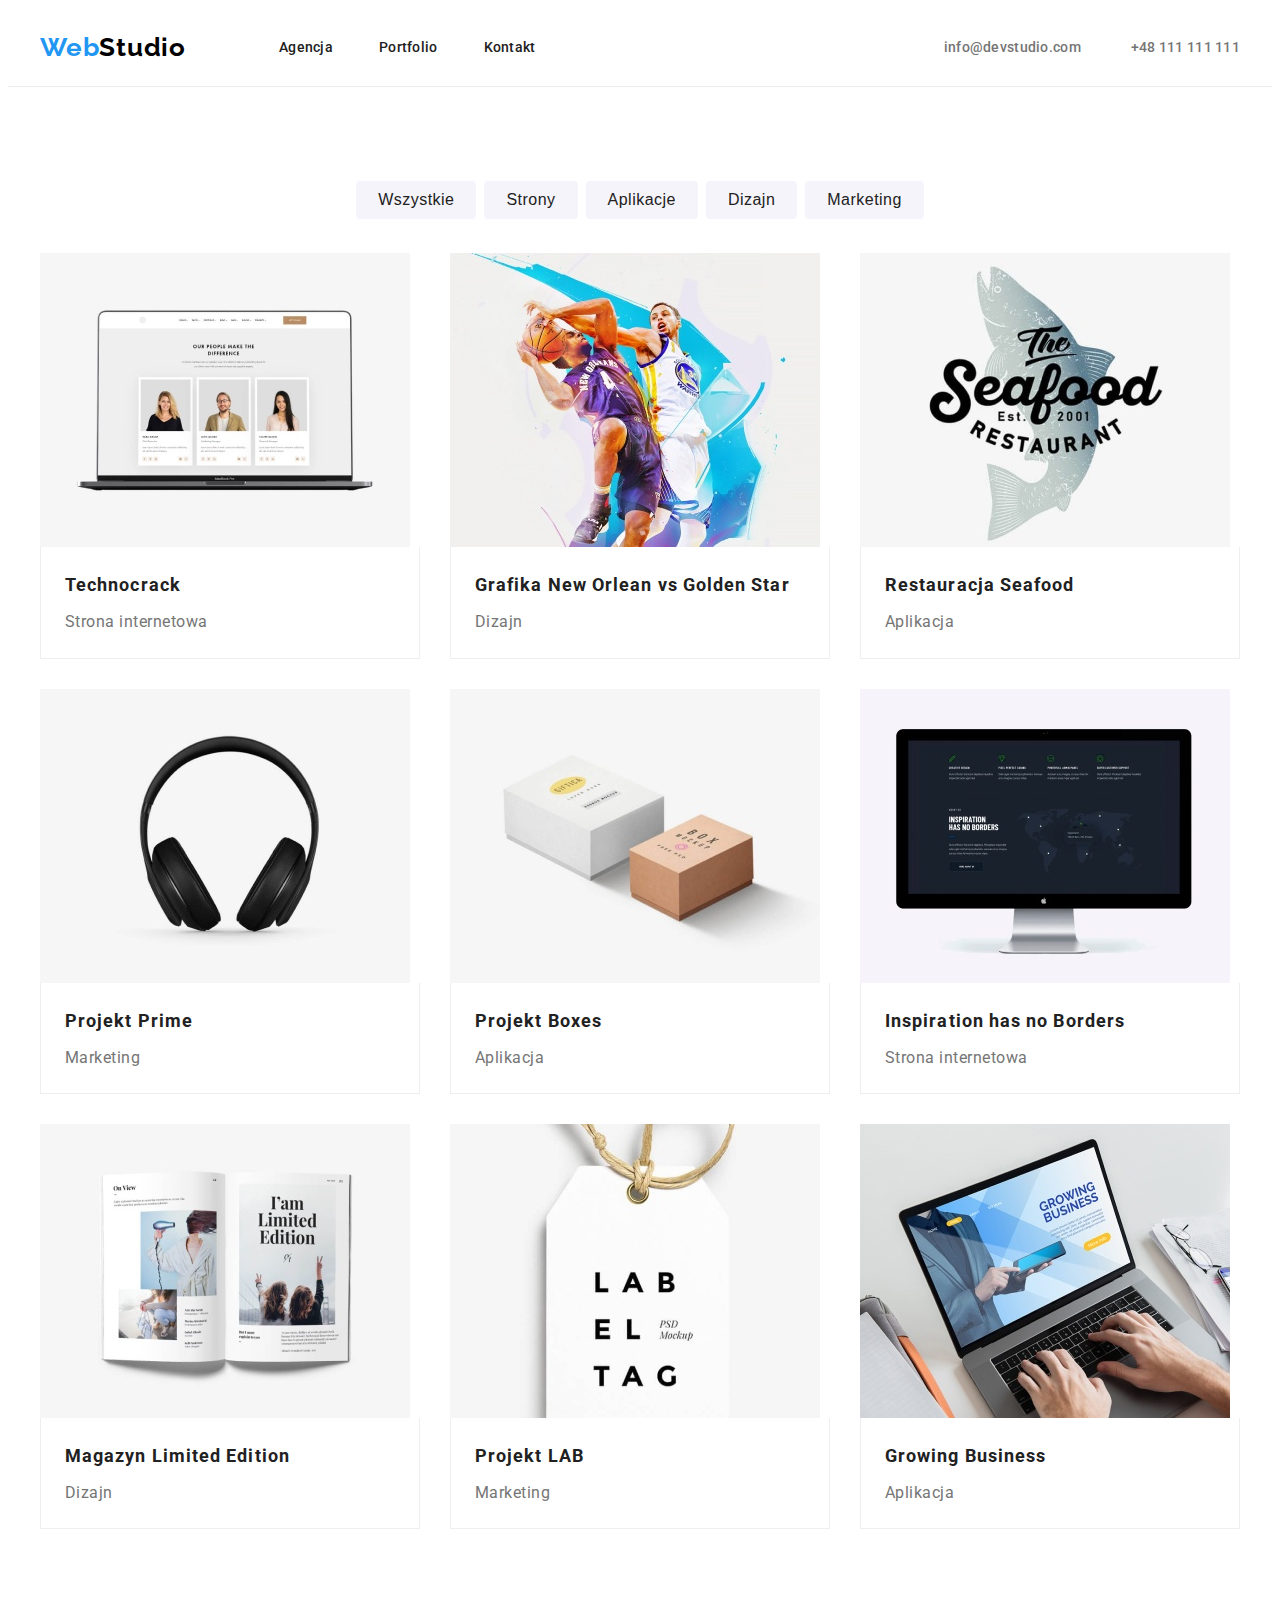
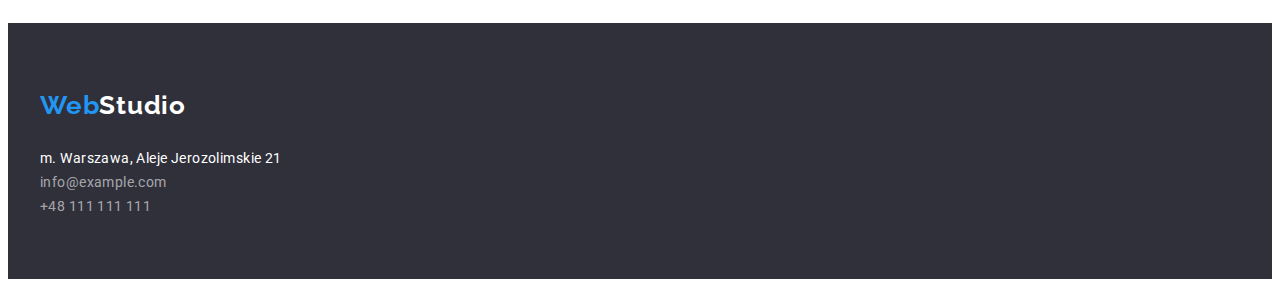
==== portfolio.html @ 17a92104 "HW start" ====
<!DOCTYPE html>
<html lang="pl">
  <head>
    <meta charset="UTF-8" />
    <meta name="description" content="Portfolio naszego studio" />
    <meta name="viewport" content="width=device-width, initial-scale=1.0" />
    <link
      rel="stylesheet"
      href="https://cdnjs.cloudflare.com/ajax/libs/modern-normalize/1.1.0/modern-normalize.min.css"
      integrity="sha512-wpPYUAdjBVSE4KJnH1VR1HeZfpl1ub8YT/NKx4PuQ5NmX2tKuGu6U/JRp5y+Y8XG2tV+wKQpNHVUX03MfMFn9Q=="
      crossorigin="anonymous"
      referrerpolicy="no-referrer"
    />
    <link rel="preconnect" href="https://fonts.googleapis.com" />
    <link rel="preconnect" href="https://fonts.gstatic.com" crossorigin />
    <link
      href="https://fonts.googleapis.com/css2?family=Raleway:wght@700&family=Roboto:wght@400;500;700;900&display=swap"
      rel="stylesheet"
    />
    <link href="./css/styles.css" rel="stylesheet" />
    <title>Portfolio</title>
  </head>
  <body>
    <header>
      <div class="container">
        <nav>
          <a href="./index.html" class="logo"><span class="logo-firsthalf">Web</span>Studio</a>
          <ul class="nav-link-list">
            <li><a href="#" class="nav-link">Agencja</a></li>
            <li><a href="./portfolio.html" class="nav-link">Portfolio</a></li>
            <li><a href="#" class="nav-link">Kontakt</a></li>
          </ul>
        </nav>
        <ul class="header-contact-list">
          <li><a href="mailto:info@devstudio.com" class="header-contact">info@devstudio.com</a></li>
          <li><a href="tel:+48111111111" class="header-contact">+48 111 111 111</a></li>
        </ul>
      </div>
    </header>
    <main>
      <section class="section projects-head-filters">
        <div class="container">
          <h1>Nasze Dotychczasowe Projekty</h1>
          <h2>Filtry</h2>
          <ul>
            <li><button type="button">Wszystkie</button></li>
            <li><button type="button">Strony</button></li>
            <li><button type="button">Aplikacje</button></li>
            <li><button type="button">Dizajn</button></li>
            <li><button type="button">Marketing</button></li>
          </ul>
        </div>
      </section>
      <section class="section projects-list">
        <div class="container">
          <ul>
            <li class="project-card">
              <img
                src="./images/portfolio1.jpg"
                width="370"
                height="294"
                alt="Laptop wyświetlający stronę Technocrack."
              />
              <div class="project-card-desc">
                <h3>Technocrack</h3>
                <p>Strona internetowa</p>
              </div>
            </li>
            <li class="project-card">
              <img
                src="./images/portfolio2.jpg"
                width="370"
                height="294"
                alt="Rywalizujący ze sobą zawodnicy koszykówki."
              />
              <div class="project-card-desc">
                <h3>Grafika New Orlean vs Golden Star</h3>
                <p>Dizajn</p>
              </div>
            </li>
            <li class="project-card">
              <img
                src="./images/portfolio3.jpg"
                width="370"
                height="294"
                alt="Ryba symbolizująca restaurację Seafood - logo."
              />
              <div class="project-card-desc">
                <h3>Restauracja Seafood</h3>
                <p>Aplikacja</p>
              </div>
            </li>
            <li class="project-card">
              <img
                src="./images/portfolio4.jpg"
                width="370"
                height="294"
                alt="Słuchawki nauszne."
              />
              <div class="project-card-desc">
                <h3>Projekt Prime</h3>
                <p>Marketing</p>
              </div>
            </li>
            <li class="project-card">
              <img
                src="./images/portfolio5.jpg"
                width="370"
                height="294"
                alt="Dwa ozdobne pudełka."
              />
              <div class="project-card-desc">
                <h3>Projekt Boxes</h3>
                <p>Aplikacja</p>
              </div>
            </li>
            <li class="project-card">
              <img
                src="./images/portfolio6.jpg"
                width="370"
                height="294"
                alt="Monitor wyświetlający stronę 'Inspiration has no Borders'."
              />
              <div class="project-card-desc">
                <h3>Inspiration has no Borders</h3>
                <p>Strona internetowa</p>
              </div>
            </li>
            <li class="project-card">
              <img
                src="./images/portfolio7.jpg"
                width="370"
                height="294"
                alt="Otwarta gazeta o modzie."
              />
              <div class="project-card-desc">
                <h3>Magazyn Limited Edition</h3>
                <p>Dizajn</p>
              </div>
            </li>
            <li class="project-card">
              <img src="./images/portfolio8.jpg" width="370" height="294" alt="Ozdobna etykieta." />
              <div class="project-card-desc">
                <h3>Projekt LAB</h3>
                <p>Marketing</p>
              </div>
            </li>
            <li class="project-card">
              <img
                src="./images/portfolio9.jpg"
                width="370"
                height="294"
                alt="Praca na laptopie w programie 'Growing Business'."
              />
              <div class="project-card-desc">
                <h3>Growing Business</h3>
                <p>Aplikacja</p>
              </div>
            </li>
          </ul>
        </div>
      </section>
    </main>
    <footer class="footer">
      <div class="container">
        <a href="./index.html" class="logo"><span class="logo-firsthalf">Web</span>Studio</a>
        <address>
          m. Warszawa, Aleje Jerozolimskie 21
          <ul>
            <li><a href="mailto:info@example.com">info@example.com</a></li>
            <li><a href="tel:+48111111111">+48 111 111 111</a></li>
          </ul>
        </address>
      </div>
    </footer>
  </body>
</html>
---- css/styles.css ----
:root {
  /* Common */

  --header-border-color: #ececec; /* header bottom border color */
  --logo-firsthalf-color: #2196f3; /* color of first portion of site logo */
  --logo-color: #000000; /* basic color of site logo */
  --ft-logo-color: #ffffff; /* basic color of site logo in footer */
  --nav-link-color: #212121; /* color of navigation links */
  --nav-link-active-color: #2196f3; /* color of hovered over navigation link or to current subpage */
  --header-contact-txt-color: #757575; /* color of header contact info */
  --header-contact-txt-active-color: #2196f3; /* color of hovered over contact in header */
  --bg-color: #ffffff; /* webpage background color */
  --heading-color: #212121; /* h tags color */
  --txt-color: #757575; /* p tags color */
  --ft-bg-color: #2f303a; /* footer background color */
  --ft-txt-color: #ffffff; /* footer text color*/
  --ft-link-color: #ffffff96; /* footer link color */
  --ft-link-active-color: #ffffffff; /* color of hovered over footer link */

  /* Index */

  --banner-bg-color: #2f303a; /* banner background color */
  --banner-txt-color: #ffffff; /* banner text color */
  --banner-button-bg-color: #2196f3; /* nonactive banner button background color */
  --banner-button-bg-active-color: #f5f4fa; /* active banner button background color */
  --banner-button-txt-color: #ffffff; /* nonactive banner button text color */
  --banner-button-txt-active-color: #212121; /* active banner button text color */
  --team-section-bg-color: #f5f4fa; /* team section background color */
  --member-card-bg-color: #ffffff; /* team member card background color */

  /* Portfolio */

  --filter-button-bg-color: #f5f4fa; /* nonactive filter button background color */
  --filter-button-bg-active-color: #2196f3; /* active filter button background color */
  --filter-button-txt-color: #212121; /* nonactive filter button text color */
  --filter-button-txt-active-color: #ffffff; /* active filter button text color */
  --projects-list-bg-color: #ffffff; /* projects section background color */
  --project-card-bg-color: #ffffff; /* project card background color */
  --project-card-desc-border-color: #eeeeee; /* project card description border color */
}

/* RESET */

h1,
h2,
h3,
h4,
h5,
h6,
p,
ul {
  margin: 0;
  padding: 0;
}

/* COMMON */

body {
  background-color: var(--bg-color);
  color: var(--txt-color);
  font-family: Roboto, sans-serif;
  font-size: 14px;
  line-height: 1.17;
}

.container {
  margin: 0 auto;
  padding: 0 15px;
  max-width: 1200px;
}

.section {
  margin: 0;
  padding: 94px 0;
}

header {
  border-bottom: 1px solid var(--header-border-color);
}

header .container {
  padding: 24px 15px;
  display: flex;
  justify-content: space-between;
  align-items: center;
}

.container nav {
  min-width: 42%;
  display: flex;
  align-items: center;
  flex-grow: 1;
}

.logo {
  color: var(--logo-color);
  font-family: Raleway, sans-serif;
  font-size: 26px;
  font-weight: 700;
  letter-spacing: 0.03em;
  text-decoration: none;
}

.logo-firsthalf {
  color: var(--logo-firsthalf-color);
}

.nav-link-list {
  list-style: none;
  display: flex;
  margin-left: 93px;
}

.nav-link-list li:not(:first-child) {
  margin-left: 46px;
}

.nav-link {
  color: var(--nav-link-color);
  font-weight: 500;
  letter-spacing: 0.02em;
  text-decoration: none;
}

.nav-link:hover,
.nav-link:focus,
.nav-link:active {
  color: var(--nav-link-active-color);
}

.header-contact-list {
  list-style: none;
  display: flex;
  justify-content: flex-end;
  min-width: 25%;
}

.header-contact-list li:not(:first-child) {
  margin-left: 50px;
}

.header-contact {
  color: var(--header-contact-txt-color);
  font-weight: 500;
  letter-spacing: 0.02em;
  text-decoration: none;
}

.header-contact:hover,
.header-contact:focus,
.header-contact:active {
  color: var(--header-contact-txt-active-color);
}

footer .container {
  padding: 60px 15px;
}

.footer {
  background-color: var(--ft-bg-color);
  color: var(--ft-txt-color);
  line-height: 1.71;
  letter-spacing: 0.03em;
}

.footer .logo {
  color: var(--ft-logo-color);
}

.footer .logo:hover {
  text-decoration: none;
}

.footer address {
  margin-top: 20px;
  font-style: normal;
}

.footer ul {
  list-style: none;
}

.footer a {
  margin-top: 9px;
  color: var(--ft-link-color);
  text-decoration: none;
}

.footer a:hover,
.footer a:focus,
.footer a:active {
  color: var(--ft-link-active-color);
  text-decoration: underline;
}

/* INDEX */

.banner {
  background-color: var(--banner-bg-color);
  text-align: center;
  display: flex;
  flex-direction: column;
  justify-content: center;
  align-items: center;
  min-height: 600px;
}

.banner h1 {
  color: var(--banner-txt-color);
  text-align: center;
  font-size: 44px;
  text-transform: uppercase;
  font-weight: 900;
  line-height: 1.36;
  letter-spacing: 0.06em;
  max-width: 696px;
}

.banner-button {
  margin-top: 30px;
  padding: 10px 42px;
  background-color: var(--banner-button-bg-color);
  color: var(--banner-button-txt-color);
  border: none;
  border-radius: 4px;
  text-align: center;
  font-size: 16px;
  font-weight: 700;
  line-height: 1.88;
  letter-spacing: 0.06em;
  cursor: pointer;
}

.banner-button:hover,
.banner-button:focus {
  background-color: var(--banner-button-bg-active-color);
  color: var(--banner-button-txt-active-color);
}

.opinions h2,
.our-services h2,
.team h2 {
  text-align: center;
  text-transform: uppercase;
  color: var(--heading-color);
  font-size: 36px;
  font-weight: 700;
  letter-spacing: 0.03em;
}

.opinions ul {
  list-style: none;
  display: flex;
  justify-content: space-between;
}

.opinions li:not(:first-child) {
  margin-left: 30px;
}

.opinions h2 {
  display: none;
}

.opinions h3 {
  text-transform: uppercase;
  color: var(--heading-color);
  font-weight: 700;
  letter-spacing: 0.03em;
}

.opinions p {
  margin-top: 10px;
  line-height: 1.71;
  letter-spacing: 0.03em;
}

.our-services {
  padding-top: 0;
}

.our-services ul {
  margin-top: 50px;
  list-style: none;
  display: flex;
  justify-content: space-between;
}

.our-services li:not(:first-child) {
  margin-left: 30px;
}

.team {
  background-color: var(--team-section-bg-color);
  font-size: 16px;
  letter-spacing: 0.03em;
}

.team ul {
  margin-top: 50px;
  list-style: none;
  display: flex;
  justify-content: space-between;
}

.team-card {
  background-color: var(--member-card-bg-color);
  text-align: center;
  padding-bottom: 30px;
}

.team-card h3 {
  margin-top: 30px;
  color: var(--heading-color);
  font-size: 16px;
  font-weight: 500;
  letter-spacing: 0.03em;
}

.team-card p {
  margin-top: 10px;
}

/* PORTFOLIO */

.projects-head-filters {
  padding-bottom: 0;
}

.projects-head-filters h1 {
  color: var(--heading-color);
  text-align: center;
  font-size: 44px;
  text-transform: uppercase;
  font-weight: 900;
  line-height: 1.36;
  letter-spacing: 0.06em;
  display: none;
}

.projects-head-filters h2 {
  text-align: center;
  text-transform: uppercase;
  color: var(--heading-color);
  font-size: 36px;
  font-weight: 700;
  letter-spacing: 0.03em;
  display: none;
}

.projects-head-filters ul {
  list-style: none;
  display: flex;
  justify-content: center;
}

.projects-head-filters button {
  padding: 6px 22px;
  background-color: var(--filter-button-bg-color);
  color: var(--filter-button-txt-color);
  border-width: 0;
  border-radius: 4px;
  text-align: center;
  font-size: 16px;
  font-weight: 500;
  line-height: 1.63;
  letter-spacing: 0.03em;
  cursor: pointer;
}

.projects-head-filters li:not(:first-child) {
  margin-left: 8px;
}

.projects-head-filters button:hover,
.projects-head-filters button:focus {
  background-color: var(--filter-button-bg-active-color);
  color: var(--filter-button-txt-active-color);
}

.projects-list {
  padding-top: 0;
  margin-top: 34px;
  background-color: var(--projects-list-bg-color);
  font-size: 16px;
  line-height: 1.88;
  letter-spacing: 0.03em;
}

.projects-list ul {
  list-style: none;
  display: flex;
  flex-wrap: wrap;
  gap: 30px;
}

.project-card {
  flex-basis: calc((100% - 60px) / 3);
  min-width: 370px;
  background-color: var(--project-card-bg-color);
}

.project-card img {
  display: block;
}

.project-card-desc {
  padding: 20px 24px;
  border-top: none;
  border-right: 1px solid var(--project-card-desc-border-color);
  border-bottom: 1px solid var(--project-card-desc-border-color);
  border-left: 1px solid var(--project-card-desc-border-color);
}

.project-card-desc h3 {
  margin-bottom: 4px;
  color: var(--heading-color);
  font-size: 18px;
  font-weight: 700;
  line-height: 2;
  letter-spacing: 0.06em;
}
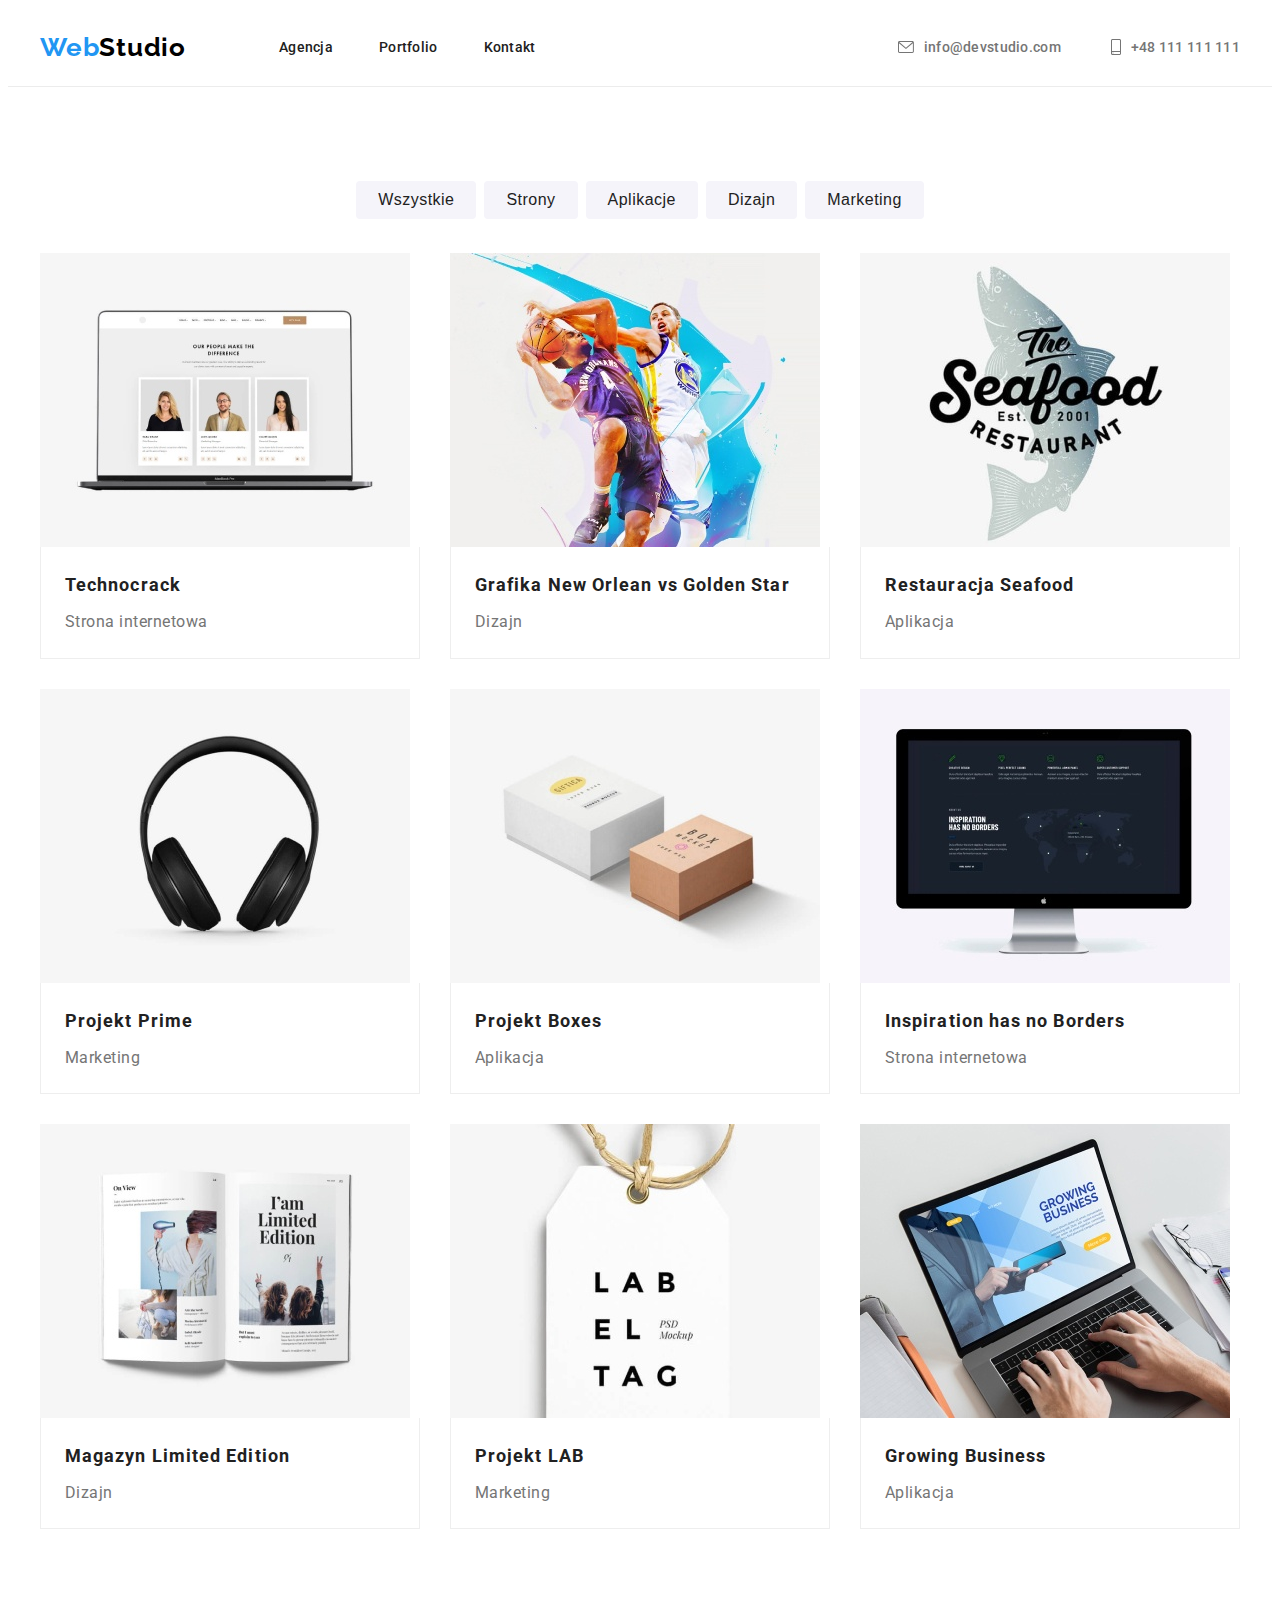
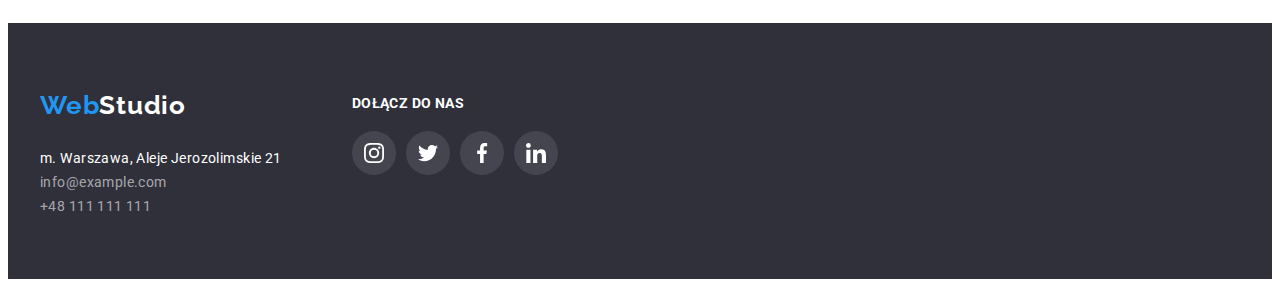
==== commit d1bb77c4: "HW complete" ====
--- a/portfolio.html
+++ b/portfolio.html
@@ -32,8 +32,22 @@
           </ul>
         </nav>
         <ul class="header-contact-list">
-          <li><a href="mailto:info@devstudio.com" class="header-contact">info@devstudio.com</a></li>
-          <li><a href="tel:+48111111111" class="header-contact">+48 111 111 111</a></li>
+          <li>
+            <a href="mailto:info@devstudio.com" class="header-contact-link">
+              <svg class="icon-envelope" width="16" height="12">
+                <use href="./images/icons.svg#icon-envelope"></use>
+              </svg>
+              info@devstudio.com</a
+            >
+          </li>
+          <li>
+            <a href="tel:+48111111111" class="header-contact-link">
+              <svg class="icon-smartphone" width="10" height="16">
+                <use href="./images/icons.svg#icon-smartphone"></use>
+              </svg>
+              +48 111 111 111</a
+            >
+          </li>
         </ul>
       </div>
     </header>
@@ -163,14 +177,41 @@
     </main>
     <footer class="footer">
       <div class="container">
-        <a href="./index.html" class="logo"><span class="logo-firsthalf">Web</span>Studio</a>
-        <address>
-          m. Warszawa, Aleje Jerozolimskie 21
-          <ul>
-            <li><a href="mailto:info@example.com">info@example.com</a></li>
-            <li><a href="tel:+48111111111">+48 111 111 111</a></li>
-          </ul>
-        </address>
+        <div class="ft-contact">
+          <a href="./index.html" class="logo"><span class="logo-firsthalf">Web</span>Studio</a>
+          <address>
+            m. Warszawa, Aleje Jerozolimskie 21
+            <ul>
+              <li><a href="mailto:info@example.com">info@example.com</a></li>
+              <li><a href="tel:+48111111111">+48 111 111 111</a></li>
+            </ul>
+          </address>
+        </div>
+        <div class="ft-social">
+          Dołącz do nas
+          <ul class="ft-social-icons-list">
+            <li class="ft-social-icon-cont">
+              <svg class="ft-social-icon" width="20" height="20">
+                <use href="./images/icons.svg#icon-instagram"></use>
+              </svg>
+            </li>
+            <li class="ft-social-icon-cont">
+              <svg class="ft-social-icon" width="20" height="20">
+                <use href="./images/icons.svg#icon-twitter"></use>
+              </svg>
+            </li>
+            <li class="ft-social-icon-cont">
+              <svg class="ft-social-icon" width="20" height="20">
+                <use href="./images/icons.svg#icon-facebook"></use>
+              </svg>
+            </li>
+            <li class="ft-social-icon-cont">
+              <svg class="ft-social-icon" width="20" height="20">
+                <use href="./images/icons.svg#icon-linkedin"></use>
+              </svg>
+            </li>
+          </ul>
+        </div>
       </div>
     </footer>
   </body>
--- a/css/styles.css
+++ b/css/styles.css
@@ -16,6 +16,10 @@
   --ft-txt-color: #ffffff; /* footer text color*/
   --ft-link-color: #ffffff96; /* footer link color */
   --ft-link-active-color: #ffffffff; /* color of hovered over footer link */
+  --ft-social-icon-color: #ffffff; /* color of footer social icon */
+  --ft-social-icon-cont-color: rgba(255, 255, 255, 0.1); /* color of footer social icon container */
+  --ft-social-icon-active-color: #ffffff; /* color of hovered over footer social icon */
+  --ft-social-icon-cont-active-color: #2196f3; /* color of hovered over footer social icon container */
 
   /* Index */
 
@@ -25,8 +29,14 @@
   --banner-button-bg-active-color: #f5f4fa; /* active banner button background color */
   --banner-button-txt-color: #ffffff; /* nonactive banner button text color */
   --banner-button-txt-active-color: #212121; /* active banner button text color */
+  --opinions-section-bg-color: #f5f4fa; /* opinions section background color */
   --team-section-bg-color: #f5f4fa; /* team section background color */
-  --member-card-bg-color: #ffffff; /* team member card background color */
+  --team-card-bg-color: #ffffff; /* team member card background color */
+  --team-card-social-icon-active-color: #ffffff; /* color of hovered over team card social icon */
+  --team-card-social-icon-cont-active-color: #2196f3; /* color of hovered over team card social icon container */
+  --clients-icon-color: #afb1b8; /* clients' icon color */
+  --clients-icon-bg-color: #ffffff; /* clients' icon background color */
+  --clients-icon-active-color: #2196f3; /* color of hovered over clients' icon */
 
   /* Portfolio */
 
@@ -132,6 +142,7 @@
   list-style: none;
   display: flex;
   justify-content: flex-end;
+  align-items: center;
   min-width: 25%;
 }
 
@@ -139,21 +150,38 @@
   margin-left: 50px;
 }
 
-.header-contact {
+.header-contact-link {
   color: var(--header-contact-txt-color);
   font-weight: 500;
   letter-spacing: 0.02em;
   text-decoration: none;
-}
-
-.header-contact:hover,
-.header-contact:focus,
-.header-contact:active {
+  display: flex;
+  align-items: center;
+}
+
+.icon-envelope,
+.icon-smartphone {
+  margin-right: 10px;
+}
+
+.header-contact-link:hover,
+.header-contact-link:focus,
+.header-contact-link:active {
   color: var(--header-contact-txt-active-color);
+}
+
+.header-contact-link:hover .icon-envelope,
+.header-contact-link:focus .icon-envelope,
+.header-contact-link:active .icon-envelope,
+.header-contact-link:hover .icon-smartphone,
+.header-contact-link:focus .icon-smartphone,
+.header-contact-link:active .icon-smartphone {
+  --color1: var(--header-contact-txt-active-color);
 }
 
 footer .container {
   padding: 60px 15px;
+  display: flex;
 }
 
 .footer {
@@ -193,21 +221,64 @@
   text-decoration: underline;
 }
 
+.ft-social {
+  margin-left: 70px;
+  padding: 12px 0px;
+  font-weight: 700;
+  line-height: 1.17;
+  text-transform: uppercase;
+}
+
+.ft-social-icons-list {
+  margin-top: 20px;
+  display: flex;
+}
+
+.ft-social-icon-cont {
+  min-width: 44px;
+  min-height: 44px;
+  border-radius: 50%;
+  border: none;
+  background-color: var(--ft-social-icon-cont-color);
+  cursor: pointer;
+  display: flex;
+  justify-content: center;
+  align-items: center;
+}
+
+.ft-social-icon-cont:not(:first-child) {
+  margin-left: 10px;
+}
+
+.ft-social-icon {
+  --color4: var(--ft-social-icon-color);
+}
+
+.ft-social-icon-cont:hover,
+.ft-social-icon-cont:focus,
+.ft-social-icon-cont:active {
+  background-color: var(--ft-social-icon-cont-active-color);
+}
+
 /* INDEX */
 
 .banner {
   background-color: var(--banner-bg-color);
+  background-image: linear-gradient(to bottom, #2f303a00, #2f303aff), url('../images/banner.jpg');
+  background-repeat: no-repeat, no-repeat;
+  background-size: cover, auto;
+  background-position: center, center;
   text-align: center;
   display: flex;
   flex-direction: column;
   justify-content: center;
   align-items: center;
   min-height: 600px;
+  box-shadow: 0px 4px 4px rgba(0, 0, 0, 0.25);
 }
 
 .banner h1 {
   color: var(--banner-txt-color);
-  text-align: center;
   font-size: 44px;
   text-transform: uppercase;
   font-weight: 900;
@@ -223,7 +294,6 @@
   color: var(--banner-button-txt-color);
   border: none;
   border-radius: 4px;
-  text-align: center;
   font-size: 16px;
   font-weight: 700;
   line-height: 1.88;
@@ -239,9 +309,9 @@
 
 .opinions h2,
 .our-services h2,
-.team h2 {
+.team h2,
+.clients h2 {
   text-align: center;
-  text-transform: uppercase;
   color: var(--heading-color);
   font-size: 36px;
   font-weight: 700;
@@ -262,7 +332,18 @@
   display: none;
 }
 
+.opinions-icon-cont {
+  min-width: 270px;
+  min-height: 120px;
+  border-radius: 4px;
+  background-color: var(--opinions-section-bg-color);
+  display: flex;
+  justify-content: center;
+  align-items: center;
+}
+
 .opinions h3 {
+  margin-top: 30px;
   text-transform: uppercase;
   color: var(--heading-color);
   font-weight: 700;
@@ -304,9 +385,10 @@
 }
 
 .team-card {
-  background-color: var(--member-card-bg-color);
+  background-color: var(--team-card-bg-color);
   text-align: center;
   padding-bottom: 30px;
+  box-shadow: 0px 4px 4px rgba(0, 0, 0, 0.25);
 }
 
 .team-card h3 {
@@ -319,6 +401,70 @@
 
 .team-card p {
   margin-top: 10px;
+}
+
+.team ul.team-card-social-list {
+  margin-top: 16px;
+  justify-content: center;
+}
+
+.team-card-social-icon-cont {
+  min-width: 44px;
+  min-height: 44px;
+  border-radius: 50%;
+  border: none;
+  background-color: none;
+  cursor: pointer;
+  display: flex;
+  justify-content: center;
+  align-items: center;
+}
+
+.team-card-social-icon-cont:not(:first-child) {
+  margin-left: 10px;
+}
+
+.team-card-social-icon-cont:hover,
+.team-card-social-icon-cont:focus,
+.team-card-social-icon-cont:active {
+  background-color: var(--team-card-social-icon-cont-active-color);
+}
+
+.team-card-social-icon-cont:hover .team-card-social-icon,
+.team-card-social-icon-cont:focus .team-card-social-icon,
+.team-card-social-icon-cont:active .team-card-social-icon {
+  --color4: var(--team-card-social-icon-active-color);
+}
+
+.clients-icons-list {
+  margin-top: 50px;
+  list-style: none;
+  display: flex;
+  justify-content: space-between;
+}
+
+.clients-icon-cont {
+  min-width: 170px;
+  min-height: 92px;
+  border: 1px solid var(--clients-icon-color);
+  border-radius: 4px;
+  background-color: var(--clients-icon-bg-color);
+  display: flex;
+  justify-content: center;
+  align-items: center;
+  cursor: pointer;
+}
+
+.clients-icon-cont:hover,
+.clients-icon-cont:focus,
+.clients-icon-cont:active {
+  border-color: var(--clients-icon-active-color);
+}
+
+.clients-icon-cont:hover .clients-icon,
+.clients-icon-cont:focus .clients-icon,
+.clients-icon-cont:active .clients-icon {
+  --color4: var(--clients-icon-active-color);
 }
 
 /* PORTFOLIO */
@@ -376,6 +522,8 @@
 .projects-head-filters button:focus {
   background-color: var(--filter-button-bg-active-color);
   color: var(--filter-button-txt-active-color);
+  box-shadow: 0px 3px 1px rgba(0, 0, 0, 0.1), 0px 1px 2px rgba(0, 0, 0, 0.08),
+    0px 2px 2px rgba(0, 0, 0, 0.12);
 }
 
 .projects-list {
@@ -398,6 +546,13 @@
   flex-basis: calc((100% - 60px) / 3);
   min-width: 370px;
   background-color: var(--project-card-bg-color);
+  cursor: pointer;
+}
+
+.project-card:hover,
+.project-card:focus {
+  box-shadow: 0px 1px 1px rgba(0, 0, 0, 0.12), 0px 4px 4px rgba(0, 0, 0, 0.06),
+    1px 4px 6px rgba(0, 0, 0, 0.16);
 }
 
 .project-card img {
